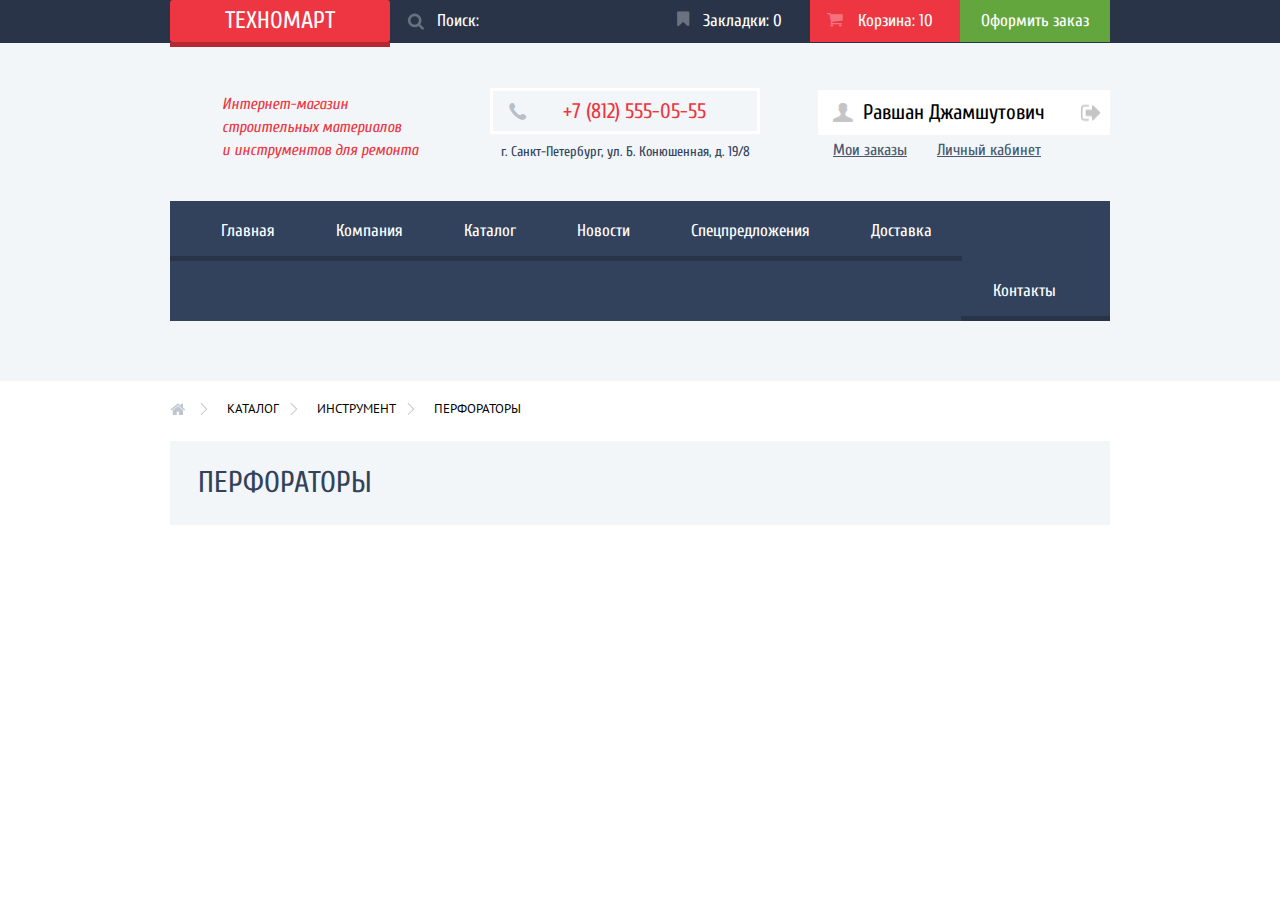
==== catalog.html @ 1a89733f "finished header & breadcrumbs @ catalog.html" ====
<!DOCTYPE html>
<html lang="ru">
<head>
	<meta charset="UTF-8">
	<link rel="stylesheet" href="css/style.css">
	<link rel="stylesheet" href="icons/css/icons.css">
	<link href="https://fonts.googleapis.com/css?family=Cuprum:400,400i,700&amp;subset=cyrillic" rel="stylesheet">
	<link href="https://fonts.googleapis.com/css?family=PT+Sans" rel="stylesheet"> 
	<title>Catalog</title>
</head>
<body>
	<header class="page-header">
		<div class="header-top">
			<div class="container clearfix">
				<div class="logo"><a href="index.html" class="btn-red">ТЕХНОМАРТ</a></div>
				<div class="search">
					<form action="http://echo.htmlacademy.ru" method="get">
						<input type="search" name="search" placeholder="Поиск:">
					</form>
				</div>
				<div class="order fr-item"><a href="#">Оформить заказ</a></div>
				<div class="cart cart-nonempty fr-item"><a href="#">Корзина: 10</a></div>
				<div class="bookmarks fr-item"><a href="#">Закладки: 0</a></div>
			</div>
		</div>
		<div class="header-bottom">
			<div class="container">
				<div class="header-middle clearfix">
					<div class="header-description">
						<p>Интернет-магазин строительных материалов <br> и инструментов для ремонта</p>
					</div>
					<div class="header-contacts">
						<div class="phone">+7 (812) 555-05-55</div>
						<div class="adress">г. Санкт-Петербург, ул. Б. Конюшенная, д. 19/8</div>
					</div>
					<div class="user-block">
						<div class="user clearfix">
							<a href="#" class="user-name">Равшан Джамшутович</a>
							<a href="#" class="logout">Выход</a>
						</div>
						<div class="user-options clearfix">
							<a href="#" class="user-orders">Мои заказы</a>
							<a href="#" class="user-account">Личный кабинет</a>
						</div>
					</div>
				</div>
				<nav class="main-menu">
					<ul class="clearfix">
						<li><a href="#">Главная</a></li>
						<li><a href="#">Компания</a></li>
						<li><a href="#">Каталог</a></li>
						<li><a href="#">Новости</a></li>
						<li><a href="#">Спецпредложения</a></li>
						<li><a href="#">Доставка</a></li>
						<li><a href="#">Контакты</a></li>
					</ul>
				</nav>
			</div>
		</div>
	</header>
	<main>
		<div class="container">
			<ul class="breadcrumbs">
				<li><a href="index.html" class="home">Home</a></li>
				<li><a href="catalog.html">Каталог</a></li>
				<li><a href="#">Инструмент</a></li>
				<li><a href="#" class="last">Перфораторы</a></li>
			</ul>
			<h1 class="page-title">ПЕРФОРАТОРЫ</h1>
		</div>
	</main>
</body>
</html>
---- css/style.css ----
body {
	font-family: "Cuprum", "Arial", sans-serif;
	margin: 0;
}

* {
	box-sizing: border-box;
}

i {font-size: 16px;}

.clearfix::after {
	content: "";
	display: table;
	clear: both;
}

.container {
	width: 960px;
	padding: 0 10px;
	margin: 0 auto;
}

.header-top {
	background-color: #293449;
	color: #fff;
	font-size: 17px;
	line-height: 42px;
}

.header-top a {
	display: block;
	color: #fff;
	text-decoration: none;
}

.logo {
	float: left;
}

.logo a {
	position: relative;
	font-size: 24px;
	line-height: 42px;
	width: 220px;
}

.btn-red {
	display: block;
	text-decoration: none;
	background-color: #ee3643;
	color: #fff;
	text-transform: uppercase;
	text-align: center;
	vertical-align: middle;
	border-radius: 3px;
}

.btn-red:hover {
	background-color: #ca2c37;
}

.btn-red:active {
	background-color: #ba2732;
}

.logo a::after {
	content: "";
	position: absolute;
	left: 0;
	bottom: -5px;
	height: 5px;
	width: 100%;
	background-color: #b52933;
}

.logo a:hover:after {
	background-color: #9a212a;
}

.logo a:active:after {
	background-color: #8e1e26;
}

::-webkit-input-placeholder {color:#fff; font-family: "Cuprum", "Arial", sans-serif; font-size: 17px;}
::-moz-placeholder          {color:#fff; font-family: "Cuprum", "Arial", sans-serif; font-size: 17px;}
:-moz-placeholder           {color:#fff; font-family: "Cuprum", "Arial", sans-serif; font-size: 17px;}
:-ms-input-placeholder      {color:#fff; font-family: "Cuprum", "Arial", sans-serif; font-size: 17px;}

.search {
	position: relative;
	float: left;
	width: 270px;
	font-size: 17px;
	line-height: 42px;
}

.search input {
	background-color: #293449;
	background-image: url(../img/icon-search.png);
	background-repeat: no-repeat;
	background-position: 17px 12px;
	color: #fff;
	border: none;
	padding-left: 47px;
	width: 100%;
	line-height: 40px;
}

.search input:hover {
	background-color: #212a3a;
	background-image: url(../img/icon-search-hover.png);
}

.search input:focus {
	background-color: #fff;
	background-image: url(../img/icon-search-focus.png);
	color:#000;
}

.fr-item {
	float: right;
	width: 150px;
}

.fr-item a {
	padding-left: 43px;
	position: relative;
}

.cart a {
	padding-left: 48px;
}

.fr-item a:hover {
	background-color: #212a3a;
}

.fr-item a:active {
	color: #8b8e94;
	background-color: #161d29; 
}

.fr-item a::before {
	font-family: icons;
	content: "";
	position: absolute;
	left: 17px;
	top: 50%;
	transform: translateY(-53%);
	opacity: 0.3;
}

.fr-item a:hover:before {
	opacity: 1;
}

.fr-item a:active:before {
	opacity: 0.5;
}

.cart a::before {
	content: "\e802";
}

.bookmarks a::before {
	content: "\e801";
}

.order a {
	background-color: #63a63e;
	text-align: center;
	padding: 0;
}

.order a:hover {
	background-color: #5fbb2d;
}

.order a:active {
	background-color: #518534;
	color: #a4bf94;
}

.header-bottom {
	background-color: #f2f6f8;
	padding-bottom: 60px;
}

.header-middle {
	padding: 50px 0px 39px 52px;
}

.header-description {
	float: left;
	width: 205px;
	color: #ee3643;
	font-style: italic;
	line-height: 23px;
	font-size: 16px;
	margin-right: 63px;
}

.header-description p {
	margin: 0;
}

.header-contacts {
	float: left;
	width: 270px;
	margin-top: -5px;
}

.header-contacts .phone {
	position: relative;
	font-size: 21px;
	color: #ee3643;
	line-height: 40px;
	border: 3px solid #fff;
	padding-left: 70px;
}

.header-contacts .phone::before {
	position: absolute;
	top: 50%;
	transform: translateY(-50%) rotate(90deg);
	left: 15px;
	font-family: icons;
	content: "\e803";
	color: #b7bfc8;
}

.header-contacts .adress {
	font-size: 14px;
	color: #32425c;
	text-align: center;
	margin-top: 9px;
}

.user-block {
	float: right;
}

.user-block a {
	display: block;
	text-decoration: none;
	padding: 0 25px;
	color: #000;
	background-color: #fff;
	font-size: 21px;
	line-height: 45px;
	margin-top: -3px;
}

.user-block .login {
	position: relative;
	float: left;
	margin-right: 10px;
	padding-left: 45px;
}

.user-block a:hover {
	color: #ee3643;
}

.user-block a:active {
	color: #c5c5c5;
}

.user-block .login::before {
	position: absolute;
	top: 50%;
	transform: translateY(-50%);
	left: 15px;
	font-family: icons;
	content: "\e804";
	color: #c5c5c5;
}

.user-block .login:hover:before {
	color: #32425c;
}

.user-block .login:active:before {
	color: #c5c5c5;
}

.user-block .registration {
	float: right;
}

.main-menu ul {
	list-style: none;
	margin: 0;
	padding: 0;
	background-color: #32425c;
}

.main-menu li {
	float: left;
}

.main-menu li:last-of-type {
	float: right;
}

.main-menu a {
	display: block;
	text-decoration: none;
	padding-left:31px;
	padding-right:30px;
	font-size: 17px;
	line-height: 60px;
	background-color: #32425c;
	color: #fff;
	box-shadow: inset 0 -5px 0 #293449;
}

.main-menu a:hover {
	background-color: #293449;
}

.main-menu a:active {
	background-color: #1d2739;
	color: #f1f2f4;
}

.main-menu li:first-of-type a {
	padding-left: 51px;
}

.main-menu li:last-of-type a {
	padding-right: 54px;
	padding-left: 32px;
}

.content-items {
	font-size: 0;
	margin-top: 59px;
}

.content-item {
	display: inline-block;
	vertical-align: top;
	width: 300px;
	height: 123px;
	color: #fff;
	margin-right: 20px;
	margin-bottom: 20px;
	padding-top: 22px;
}

.content-item:nth-of-type(3n) {
	margin-right: 0;
	margin-bottom: 0;
}

.item-title {
	font-size: 24px;
	margin-top: 0px;
	margin-left: 21px;
	margin-bottom: 13px;
	font-weight: bold;
}

.btn-items {
	width: 135px;
	font-size: 14px;
	line-height: 40px;
	text-transform: uppercase;
	text-decoration: none;
	text-align: center;
	display: block;
	margin-left: 25px;
	color: #fff;
	background-color: rgba(0,0,0,0.1);
	border-radius: 3px;
}

.btn-items:hover {
	background-color: rgba(0,0,0,0.2);
}
.btn-items:active {
	background-color: rgba(0,0,0,0.3);
}

.item-materials {
	position: relative;
	background-color: #f6b22d;
	background-image: url("../img/materials.png");
	background-repeat: no-repeat;
	background-position: 214px 31px;
}

.item-tools {
	background-color: #4aafde;
	background-image: url("../img/tools.png");
	background-repeat: no-repeat;
	background-position: 194px 33px;
}

.item-machinery {
	background-color: #cc79d1;
	background-image: url("../img/machinery.png");
	background-repeat: no-repeat;
	background-position: 189px 31px;
}

.item-delivery {
	background-color: #f6b22d;
	background-image: url("../img/delivery.png");
	background-repeat: no-repeat;
	background-position: 189px 31px;
}

.item-discounts {
	background-color: #85d179;
	background-image: url("../img/discounts.png");
	background-repeat: no-repeat;
	background-position: 199px 27px;
}

.new::after {
	content: "";
	position: absolute;
	width: 60px;
	height: 59px;
	background-image: url("../img/new.png");
	top: 0;
	right: 0;
}

.slider {
	position: relative;
	float: left;
	width: 620px;
	height: 266px;
	margin-right: 0;
	color: #fff;
}

.slider-title {
	font-size: 36px;
	font-weight: bold;
	margin: 0;
	text-transform: uppercase;
	padding-top: 20px;
	margin-left: 24px;
}

.slider-description {
	font-size: 18px;
	margin-left: 25px;
	letter-spacing: 1px;
}

.slider-block {
	width: 620px;
	height: 266px;
	display: none;
}

.slider-1 {
	background-image: url("../img/slider-1.jpg");
}

.slider-2 {
	background-image: url("../img/slider-2.jpg");
}

.btn-catalog {
	display: block;
	font-size: 14px;
	width: 197px;
	margin-left: 25px;
	margin-bottom: 25px;
	line-height: 38px;
	border-radius: 3px;
	margin-top: 122px;
}

.slider input[type="radio"] {
	display: none;
}

.slider input[type="radio"]:checked + .slider-block {
	display: block;
}

.slider-controls {
	position: absolute;
	font-size: 20px;
	color: #fff;
	bottom: 35px;
	left: 50%;
	transform: translateX(-50%);
}

.slider-controls label {
	display: inline-block;
	width: 10px;
	height: 10px;
	margin-right: 5px;
	border-radius: 50%;
	background-color: #fff;
	border: 2px solid #fff;
}

#slider-1:checked ~ .slider-controls .label-1 {
	background-color: #ee3643;
}

#slider-2:checked ~ .slider-controls .label-2 {
	background-color: #ee3643;
}

.content-right {
	float: right;
}

.content-right .content-item {
	margin-right: 0;
	display: block;
}

.side-controls label {
	position: absolute;
	top: 50%;
	transform: translateY(-50%);
	width: 22px;
	height: 40px;
	cursor: pointer;
}

.arrow-left {
	left: 25px;
	background-image: url(../img/icon-left.png);
}

.arrow-right {
	right: 25px;
	background-image: url(../img/icon-right.png);
}

.popular-goods {
	margin-top: 33px;
}

.popular-header {
	background-color: #f7f3ec;
}

.popular-title {
	float: left;
	line-height: 90px;
	font-size: 30px;
	font-weight: normal;
	color: #32425c;
	margin: 0 30px;
	text-transform: uppercase;
}

.btn-popular {
	float: right;
	margin-right: 25px;
	line-height: 38px;
	margin-top: 25px;
	width: 253px;
	font-size: 14px;
}

.goods-container {
	font-size: 0;
}

.goods-item {
	position: relative;
	display: inline-block;
	vertical-align: top;
	width: 220px;
	height: 318px;
	margin: 20px;
	margin-left: 0;
	border: 1px solid #ccc;
}

.goods-item:nth-of-type(4n) {
	margin-right: 0;
}

.goods-item img {
	position: absolute;
}

.goods-item:nth-of-type(1) img {
	top: 5px;
	left: 20px;
}

.goods-item:nth-of-type(2) img {
	top: 30px;
	left: 40px;
}

.goods-item:nth-of-type(3) img {
	top: 20px;
	left: 27px;
}

.goods-item:nth-of-type(4) img {
	top: 30px;
	left: 33px;
}

.item-caption {
	margin-top: 178px;
	font-size: 18px;
	line-height: 20px;
	width: 160px;
	margin-left: auto;
	margin-right: auto;
	text-align: center;
	font-weight: bold;
	letter-spacing: 1px;
	margin-bottom: 10px;
	padding: 0;
}

.goods-item:last-of-type .item-caption{
	margin-bottom: 38px;
}

.price-old {
	font-size: 17px;
	text-decoration: line-through;
	text-align: center;
	letter-spacing: 1px;
	color: #999999;
	font-weight: bold;
	margin-bottom: 8px;
}

.price-new {
	position: relative;
	font-size: 17px;
	width: 142px;
	line-height: 38px;
	margin-left: 42px;
	letter-spacing: 1px;
}

.price-new::after {
	content: "";
	position: absolute;
	right: -19.5px;
	top: 0;
	border: 19.5px solid white;
	border-left-color: transparent;
}

.goods-item:hover img {
	display: none;
}

.goods-item:hover {
	box-shadow: 0 10px 13px 0 #666;
}

.btns-container {
	display: none;
	position: absolute;
	top: 43px;
	left: 50%;
	transform: translateX(-50%);
}

.btn {
	display: block;
	width: 135px;
	line-height: 38px;
	font-size: 14px;
	text-transform: uppercase;
	text-decoration: none;
	text-align: center;
	border-radius: 3px;
}

.btn-buy {
	position: relative;
	background-color: #63a63e;
	box-shadow: inset 0 -3px 0 #367315;
	color: #fff;
	margin-bottom: 7px;
}

.btn-buy::before {
	position: absolute;
	top: -2px;
	left: 12px;
	font-family: icons;
	content: "\e802";
	font-size: 17px;
	color: #ccc;
}

.btn-buy:hover {
	background-color: #5fbb2d;
}

.btn-buy:hover:before {
	color: #fff;
}

.btn-buy:active {
	background-color: #518534;
	box-shadow: none;
}

.btn-bookmark {
	border: 3px solid #63a63e;
	color: #32425c;
}

.btn-bookmark:hover {
	border-color: #32425c;
}

.btn-bookmark:active {
	border-color: #c1c6ce;
	color: #c1c6ce;
}

.goods-item:hover .btns-container {
	display: block;
}

.popular-producers .popular-title {
	margin-left: 26px;
}

.brands-container {
	font-size: 0;
	margin-bottom: 84px;
}

.brand {
	position: relative;
	display: inline-block;
	vertical-align: top;
	width: 220px;
	height: 145px;
	margin: 20px;
	margin-left: 0;
	margin-bottom: 0;
	border: 1px solid #ccc;
}

.brand:nth-of-type(4n) {
	margin-right: 0;
}

.brand img {
	position: absolute;
	top: 50%;
	left: 50%;
	transform: translate(-50%,-50%);
}

.brand:nth-of-type(4n) img {
	top: 65px;
}

.brand:hover {
	box-shadow: 0 10px 15px 0 #666;
}

.brand:active {
	opacity: 0.5;
}

.services {
	background-color: #f2f6f8;
	padding-top: 37px;
	padding-bottom: 100px;
}

.section-title {
	font-size: 30px;
	font-weight: normal;
}

.section-description {
	width: 404px;
	font-size: 14px;
	line-height: 22px;
	letter-spacing: 0.3px;
	margin-bottom: 70px;
}

.service-tabs {
	position: relative;
}

.service-tabs > input {
	display: none;
}

.service-tabs label {
	display: block;
	width: 240px;
	padding: 0 20px;
	line-height: 60px;
	font-size: 21px;
	font-weight: bold;
	color: #fff;
	background-color: #32425c;
	border-bottom: 1px solid #293449;
}

.service-tabs label:last-of-type {
	border-bottom: none;
}

.service-tabs label:hover {
	background-color: #293449;
}

.service-tabs > input:checked + label {
	background-color: #fff;
	color: #32425c;
}

.tabs-content div {
	position: absolute;
	left: 318px;
	top: -2px;
	width: 625px;
	height: 285px;
	opacity: 0;
	background-repeat: no-repeat;
	background-position: 157px 25px;
}

.service-title {
	font-size: 36px;
	color: #32425c;
	margin-top: 0;
	margin-bottom: 22px;
	text-transform: uppercase;
}

.service-description {
	font-size: 13px;
	line-height: 24px;
	padding-left: 3px;
	letter-spacing: 0.6px;
}

.tabs-content div:nth-of-type(1) {
	background-image: url("../img/Грузовик.png");
}

.tabs-content div:nth-of-type(2) {
	background-image: url(../img/Гарантия.png);
	background-position: 237px 0px;
}

.tabs-content div:nth-of-type(3) {
	background-image: url(../img/Кредит.png);
	background-position: 137px 0px;
}

#tab-nav-1:checked ~ .tabs-content div:nth-of-type(1),
#tab-nav-2:checked ~ .tabs-content div:nth-of-type(2),
#tab-nav-3:checked ~ .tabs-content div:nth-of-type(3) {
	opacity: 1;
}

.information {
	padding-top: 55px;
	padding-bottom: 85px;
}

.information .section-description {
	width: 526px;
	margin-bottom: 27px;
}

.company-description {
	float: left;
	width: 526px;
}

.contacts {
	float: right;
	width: 300px;
}

.company-description ul {
	padding: 0;
	margin: 0;
	list-style: none;
}

.company-description .section-description:nth-of-type(2) {
	margin-bottom: 19px;
	line-height: 24px;
}

.transport-company {
	position: relative;
	margin-bottom: 18px;
	font-size: 18px;
	padding-left: 36px;
}

.transport-company::before {
	content: "";
	position: absolute;
	width: 25px;
	height: 2px;
	background-color: #fb565a;
	top: 50%;
	transform: translateY(-50%);
	left: 0;
}

.contacts .section-description {
	width: 187px;
	margin-bottom: 32px;
}

.map img {
	display: block;
	margin-bottom: 40px;
}

.btn-company-details {
	width: 220px;
	line-height: 40px;
	margin-top: 34px;
	font-size: 14px;
}

.btn-write-us {
	width: 300px;
	line-height: 40px;
	font-size: 14px;
}

.footer-top {
	background-color: #32425c;
	padding-bottom: 50px;
}

.footer-top-left {
	float: left;
}

.footer-top .logo {
	float: none;
}

.footer-top .btn-red {
	line-height: 62px;
	font-size: 30px;
}

.footer-contacts {
	padding-left: 3px;
	width: 328px;
	clear: left;
	margin-top: 33px;
	font-size: 18px;
	line-height: 24px;
	color: #fff;
}

.footer-menu {
	float: right;
	width: 547px;
	padding-top: 24px;
}

.footer-menu ul {
	padding: 0;
	margin: 0;
	list-style: none;
	font-size: 0;
}

.footer-menu li {
	display: inline-block;
	vertical-align: top;
	font-size: 18px;
	margin-right: 58.5px;
	margin-bottom: 1px;
}

.footer-menu li:nth-of-type(6) {
	margin-left: 20px;
}

.footer-menu li:nth-of-type(5),
.footer-menu li:nth-of-type(9) {
	margin-right: 0;
}

.footer-menu a {
	display: block;
	line-height: 55px;
	color: #fff;
	text-decoration: none;
}

.footer-menu a:hover {
	text-decoration: underline;
}

.footer-menu a:active {
	opacity: 0.5;
	text-decoration: none;
}

.footer-bottom {
	background-color: #293449;
	color: #fff;
	padding: 35px 0;
}

.copyright {
	float: left;
	width: 235px;
	font-size: 16px;
	line-height: 18px;
	margin-right: 155px;
}

.social-btns {
	float: left;
	width: 130px;
	margin-right: 120px;
	font-size: 0;
}

.social-btn {
	position: relative;
	display: inline-block;
	width: 40px;
	height: 40px;
	border-radius: 50%;
	background-color: #212a3a;
	margin-right: 5px;
}

.social-btn:hover,
.social-btn:active {
	background-color: #ee3643;
}

.insta-btn {
	margin-right: 0;
}

.social-btn::before {
	font-family: icons;
	content: "";
	position: absolute;
	top: 50%;
	left: 50%;
	transform: translate(-50%,-50%);
	color: #fff;
	font-size: 16px;
}

.vk-btn::before {
	content: "\f189";
}

.fb-btn::before {
	content: "\f09a";
}

.insta-btn::before {
	content: "\f31e";
}

.feedback {
	float: left;
	width: 140px;
}

.designed-by {
	float: right;
	width: 100px;
	margin-right: 10px;
}

.orange {
	color: #ffd180;
}

.footer-menu .orange {
	color: #ffd180;
}

.feedback a,
.designed-by a {
	text-decoration: none;
}

.feedback a:hover,
.designed-by a:hover {
	text-decoration: underline;
}

.feedback a:active,
.designed-by a:active {
	text-decoration: none;
	color: #ee3643;
}

/*					catalog.html					*/

.cart-nonempty {
	background-color: #ee3643;
}

.cart-nonempty a:hover {
	background-color: #ca2c37;
}

.cart-nonempty a:active {
	background-color: #ba2732;
}

.user .user-name {
	position: relative;
	float: left;
	padding-left: 45px;
	padding-right: 35px;
}

.user-name::before {
	content: "\e805";
	font-family: icons;
	color: #c5c5c5;
	position: absolute;
	left: 15px;
}

.user .logout {
	position: relative;
	float: right;
	font-size: 0px;
	padding: 0;
	padding-right: 30px;
}

.logout::before {
	content: "";
	position: absolute;
	width: 21px;
	height: 17px;
	background-image: url(../img/icon-logout.png);
	top:50%;
	transform: translateY(-50%);
}

.logout:hover:before {
	background-image: url(../img/icon-logout-hover.png);
}

.logout:active:before {
	background-image: url(../img/icon-logout.png);
}

.user .user-name:hover {
	color: #000;
}

.user .user-name:active {
	color: #c5c5c5;
}

.user-name:hover:before {
	color: #32425c;
}

.user-name:active:before {
	color: #c5c5c5;
}

.user-options {
	margin-top: 10px;
}

.user-options a {
	background-color: #f2f6f8;
	color: #49586f;
	float: left;
	padding: 0 15px;
	font-size: 16px;
	line-height: 16px;
	text-decoration: underline;
}

.user-block a:active {
	color: #c5c5c5;
}

.breadcrumbs {
	padding: 0;
	margin: 0;
	list-style: none;
	font-size: 0;
}

.breadcrumbs li {
	display: inline-block;
}

.breadcrumbs a {
	position: relative;
	display: block;
	text-decoration: none;
	text-transform: uppercase;
	font-size: 13px;
	line-height: 56px;
	padding: 0 19px;
	color: #000;
	font-family: "PT Sans", sans-serif;
}

.breadcrumbs a::after {
	content: "";
	position: absolute;
	width: 8px;
	height: 12px;
	background-image: url(../img/icon-right-small.png);
	right: 0;
	top: 50%;
	transform: translateY(-50%);
}

.breadcrumbs .last::after {
	display: none;
}

.breadcrumbs .home::after {
	top: 24px;
}

.breadcrumbs .home {
	font-size: 0px;
	background: url(../img/icon-home.png) no-repeat 0 18px;
}

.page-title {
	font-size: 30px;
	line-height: 30px;
	padding: 27px 28px;
	background-color: #f2f6f8;
	margin: 0;
	color: #32425c;
	font-weight: normal;
	margin-bottom: 20px;
}
---- icons/css/icons.css ----
@font-face {
  font-family: 'icons';
  src: url('../font/icons.eot?77567282');
  src: url('../font/icons.eot?77567282#iefix') format('embedded-opentype'),
       url('../font/icons.woff2?77567282') format('woff2'),
       url('../font/icons.woff?77567282') format('woff'),
       url('../font/icons.ttf?77567282') format('truetype'),
       url('../font/icons.svg?77567282#icons') format('svg');
  font-weight: normal;
  font-style: normal;
}
/* Chrome hack: SVG is rendered more smooth in Windozze. 100% magic, uncomment if you need it. */
/* Note, that will break hinting! In other OS-es font will be not as sharp as it could be */
/*
@media screen and (-webkit-min-device-pixel-ratio:0) {
  @font-face {
    font-family: 'icons';
    src: url('../font/icons.svg?77567282#icons') format('svg');
  }
}
*/
 
 [class^="icon-"]:before, [class*=" icon-"]:before {
  font-family: "icons";
  font-style: normal;
  font-weight: normal;
  speak: none;
 
  display: inline-block;
  text-decoration: inherit;
  width: 1em;
  margin-right: .2em;
  text-align: center;
  /* opacity: .8; */
 
  /* For safety - reset parent styles, that can break glyph codes*/
  font-variant: normal;
  text-transform: none;
 
  /* fix buttons height, for twitter bootstrap */
  line-height: 1em;
 
  /* Animation center compensation - margins should be symmetric */
  /* remove if not needed */
  margin-left: .2em;
 
  /* you can be more comfortable with increased icons size */
  /* font-size: 120%; */
 
  /* Font smoothing. That was taken from TWBS */
  -webkit-font-smoothing: antialiased;
  -moz-osx-font-smoothing: grayscale;
 
  /* Uncomment for 3D effect */
  /* text-shadow: 1px 1px 1px rgba(127, 127, 127, 0.3); */
}
 
.icon-search:before { content: '\e800'; } /* '' */
.icon-bookmark:before { content: '\e801'; } /* '' */
.icon-cart:before { content: '\e802'; } /* '' */
.icon-phone:before { content: '\e803'; } /* '' */
.icon-login:before { content: '\e804'; } /* '' */
.icon-user:before { content: '\e805'; } /* '' */
.icon-check:before { content: '\e806'; } /* '' */
.icon-left:before { content: '\e807'; } /* '' */
.icon-right:before { content: '\e808'; } /* '' */
.icon-facebook:before { content: '\f09a'; } /* '' */
.icon-vk:before { content: '\f189'; } /* '' */
.icon-instagram:before { content: '\f31e'; } /* '' */
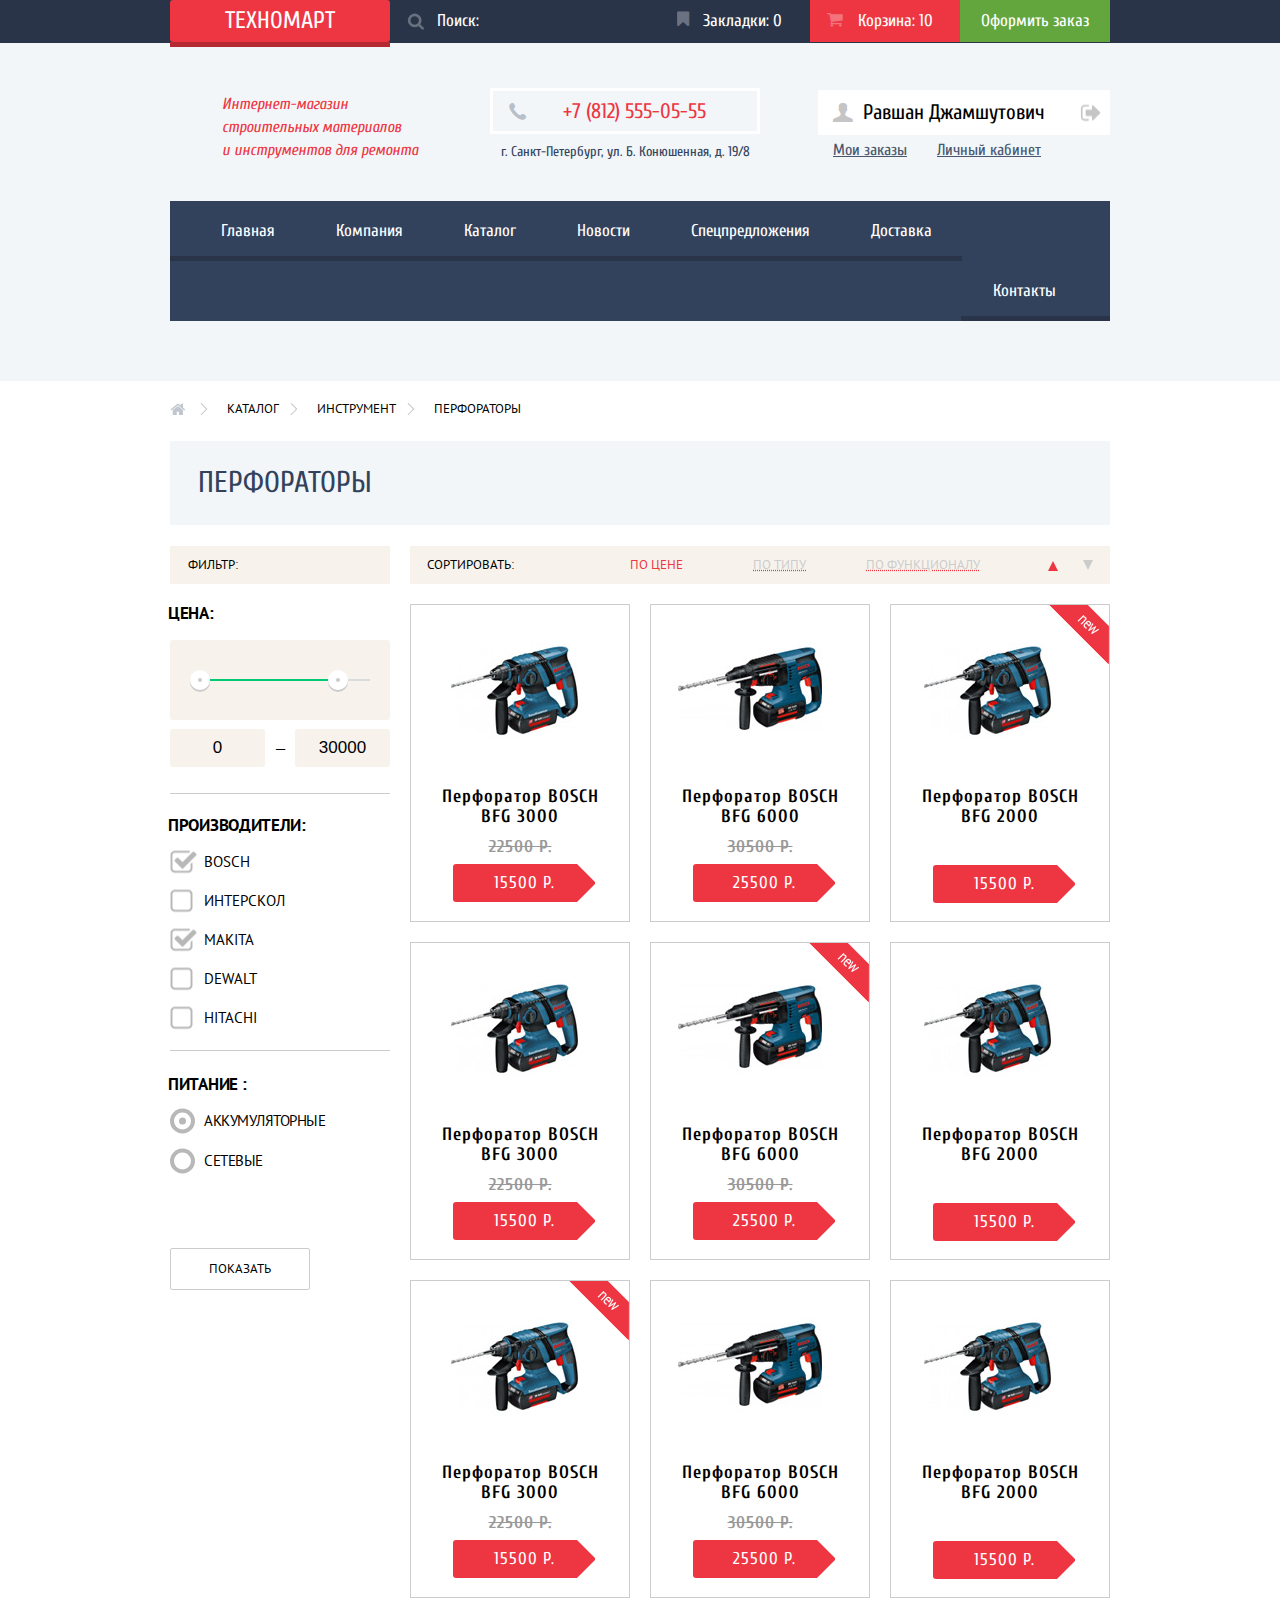
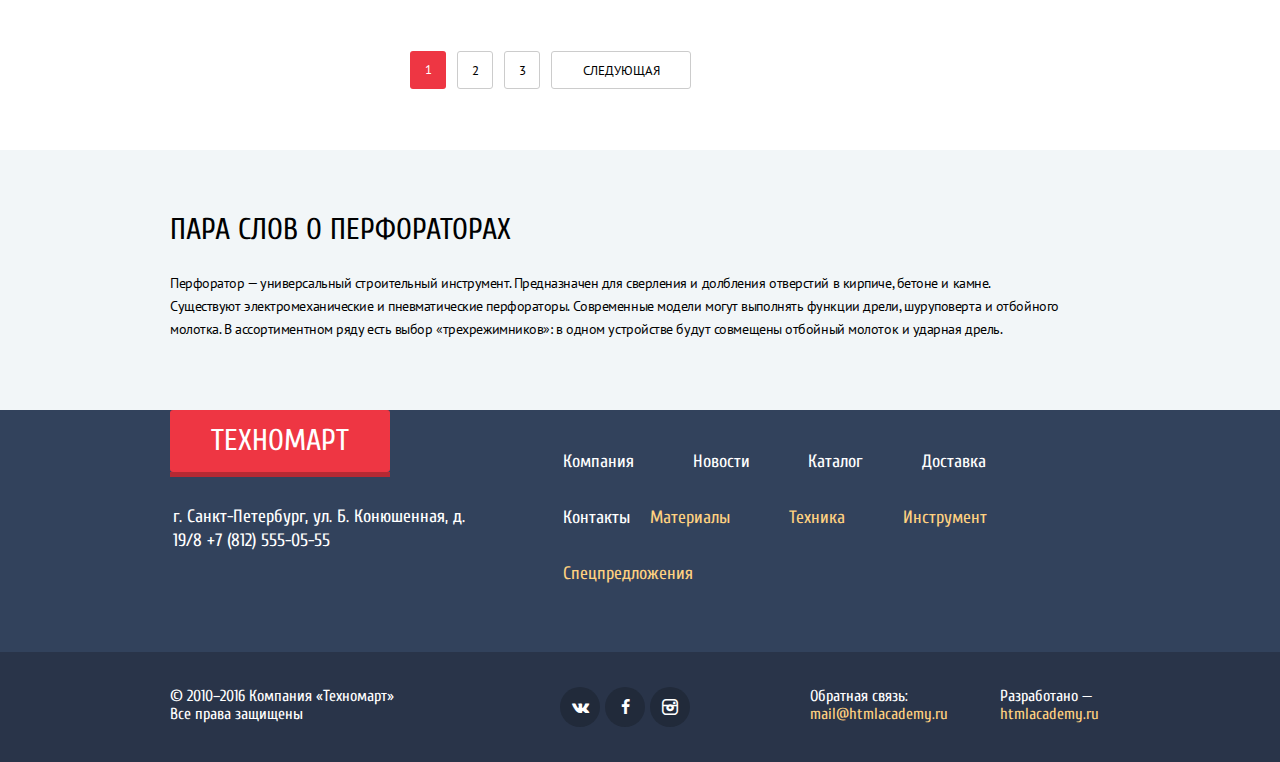
==== commit 534367b6: "finished catalog.html" ====
--- a/catalog.html
+++ b/catalog.html
@@ -2,6 +2,7 @@
 <html lang="ru">
 <head>
 	<meta charset="UTF-8">
+	<link rel="stylesheet" href="css/normalize.css">
 	<link rel="stylesheet" href="css/style.css">
 	<link rel="stylesheet" href="icons/css/icons.css">
 	<link href="https://fonts.googleapis.com/css?family=Cuprum:400,400i,700&amp;subset=cyrillic" rel="stylesheet">
@@ -58,7 +59,7 @@
 			</div>
 		</div>
 	</header>
-	<main>
+	<main class="main-inner">
 		<div class="container">
 			<ul class="breadcrumbs">
 				<li><a href="index.html" class="home">Home</a></li>
@@ -67,7 +68,214 @@
 				<li><a href="#" class="last">Перфораторы</a></li>
 			</ul>
 			<h1 class="page-title">ПЕРФОРАТОРЫ</h1>
+			<div class="filters">
+				<div class="filter-title">Фильтр:</div>
+				<form action="http://echo.htmlacademy.ru" method="post">
+					<div class="price-range">
+						<div class="filter-name">Цена:</div>
+						<div class="range-controls">
+							<div class="scale">
+								<div class="bar"></div>
+								<div class="range-toggle range-toggle-min"></div>
+								<div class="range-toggle range-toggle-max"></div>
+							</div>
+						</div>
+						<div class="price-controls clearfix">
+							<div class="price-control price-control-min">
+								<input type="text" name="price-min" id="price-min" value="0">
+							</div>
+							<div class="price-control price-control-max">
+								<input type="text" name="price-max" id="price-max" value="30000">
+							</div>
+						</div>
+					</div>
+					<div class="producers">
+						<div class="filter-name">Производители:</div>
+						<input type="checkbox" name="bosch" id="bosch" checked>
+						<label for="bosch">BOSCH</label>
+						<input type="checkbox" name="interskol" id="interskol">
+						<label for="interskol">ИНТЕРСКОЛ</label>
+						<input type="checkbox" name="makita" id="makita" checked>
+						<label for="makita">MAKITA</label>
+						<input type="checkbox" name="dewalt" id="dewalt">
+						<label for="dewalt">DEWALT</label>
+						<input type="checkbox" name="hitachi" id="hitachi">
+						<label for="hitachi">HITACHI</label>
+					</div>
+					<div class="supply">
+						<div class="filter-name">Питание :</div>
+						<input type="radio" name="supply" value="battery" id="battery" checked>
+						<label for="battery">Аккумуляторные</label>
+						<input type="radio" name="supply" value="line" id="line">
+						<label for="line">Сетевые</label>
+					</div>
+					<button type="submit" class="btn-show">Показать</button>
+				</form>
+			</div>
+			<div class="catalog">
+				<div class="sort clearfix">
+					<div class="sort-title">Сортировать:</div>
+					<div class="sort-criteria clearfix">
+						<a class="sort-criterion sort-price active">По цене</a>
+						<a href="#" class="sort-criterion sort-type">По типу</a>
+						<a href="#" class="sort-criterion sort-function">По функционалу</a>
+						<div class="arrows">
+							<a class="arrow arrow-up active">down</a>
+							<a href="#" class="arrow arrow-down">up</a>
+						</div>
+					</div>
+				</div>
+				<div class="goods-container goods-container-inner">
+					<div class="goods-item bfg-3000">
+						<div class="btns-container">
+							<a href="#" class="btn btn-buy">Купить</a>
+							<a href="#" class="btn btn-bookmark">В закладки</a>
+						</div>
+						<img src="img/bfg-3000.jpg" alt="bfg-3000" width="127" height="112">
+						<h3 class="item-caption">Перфоратор BOSCH BFG 3000</h3>
+						<div class="price-old">22500 Р.</div>
+						<a href="#" class="btn-red price-new">15500 Р.</a>
+					</div>
+					<div class="goods-item bfg-6000">
+						<div class="btns-container">
+							<a href="#" class="btn btn-buy">Купить</a>
+							<a href="#" class="btn btn-bookmark">В закладки</a>
+						</div>
+						<img src="img/bfg-6000.jpg" alt="bfg-6000" width="144" height="128">
+						<h3 class="item-caption">Перфоратор BOSCH BFG 6000</h3>
+						<div class="price-old">30500 Р.</div>
+						<a href="#" class="btn-red price-new">25500 Р.</a>
+					</div>
+					<div class="goods-item bfg-2000 new">
+						<div class="btns-container">
+							<a href="#" class="btn btn-buy">Купить</a>
+							<a href="#" class="btn btn-bookmark">В закладки</a>
+						</div>
+						<img src="img/bfg-2000.jpg" alt="bfg-2000" width="127" height="112">
+						<h3 class="item-caption">Перфоратор BOSCH BFG 2000</h3>
+						<div class="price-old"></div>
+						<a href="#" class="btn-red price-new">15500 Р.</a>
+					</div>
+					<div class="goods-item bfg-3000">
+						<div class="btns-container">
+							<a href="#" class="btn btn-buy">Купить</a>
+							<a href="#" class="btn btn-bookmark">В закладки</a>
+						</div>
+						<img src="img/bfg-3000.jpg" alt="bfg-3000" width="127" height="112">
+						<h3 class="item-caption">Перфоратор BOSCH BFG 3000</h3>
+						<div class="price-old">22500 Р.</div>
+						<a href="#" class="btn-red price-new">15500 Р.</a>
+					</div>
+					<div class="goods-item bfg-6000 new">
+						<div class="btns-container">
+							<a href="#" class="btn btn-buy">Купить</a>
+							<a href="#" class="btn btn-bookmark">В закладки</a>
+						</div>
+						<img src="img/bfg-6000.jpg" alt="bfg-6000" width="144" height="128">
+						<h3 class="item-caption">Перфоратор BOSCH BFG 6000</h3>
+						<div class="price-old">30500 Р.</div>
+						<a href="#" class="btn-red price-new">25500 Р.</a>
+					</div>
+					<div class="goods-item bfg-2000">
+						<div class="btns-container">
+							<a href="#" class="btn btn-buy">Купить</a>
+							<a href="#" class="btn btn-bookmark">В закладки</a>
+						</div>
+						<img src="img/bfg-2000.jpg" alt="bfg-2000" width="127" height="112">
+						<h3 class="item-caption">Перфоратор BOSCH BFG 2000</h3>
+						<div class="price-old"></div>
+						<a href="#" class="btn-red price-new">15500 Р.</a>
+					</div>
+					<div class="goods-item bfg-3000 new">
+						<div class="btns-container">
+							<a href="#" class="btn btn-buy">Купить</a>
+							<a href="#" class="btn btn-bookmark">В закладки</a>
+						</div>
+						<img src="img/bfg-3000.jpg" alt="bfg-3000" width="127" height="112">
+						<h3 class="item-caption">Перфоратор BOSCH BFG 3000</h3>
+						<div class="price-old">22500 Р.</div>
+						<a href="#" class="btn-red price-new">15500 Р.</a>
+					</div>
+					<div class="goods-item bfg-6000">
+						<div class="btns-container">
+							<a href="#" class="btn btn-buy">Купить</a>
+							<a href="#" class="btn btn-bookmark">В закладки</a>
+						</div>
+						<img src="img/bfg-6000.jpg" alt="bfg-6000" width="144" height="128">
+						<h3 class="item-caption">Перфоратор BOSCH BFG 6000</h3>
+						<div class="price-old">30500 Р.</div>
+						<a href="#" class="btn-red price-new">25500 Р.</a>
+					</div>
+					<div class="goods-item bfg-2000">
+						<div class="btns-container">
+							<a href="#" class="btn btn-buy">Купить</a>
+							<a href="#" class="btn btn-bookmark">В закладки</a>
+						</div>
+						<img src="img/bfg-2000.jpg" alt="bfg-2000" width="127" height="112">
+						<h3 class="item-caption">Перфоратор BOSCH BFG 2000</h3>
+						<div class="price-old"></div>
+						<a href="#" class="btn-red price-new">15500 Р.</a>
+					</div>
+					<div class="pagination">
+						<a class="btn btn-number active">1</a>
+						<a href="#" class="btn btn-number">2</a>
+						<a href="#" class="btn btn-number">3</a>
+						<a href="#" class="btn btn-next">Следующая</a>
+					</div>
+				</div>
+			</div>
+		</div>
+		<div class="popup cart-plus">
+			<button class="btn-close"></button>
+			<div class="top-message"><span>Товар добавлен в корзину!</span></div>
+			<div class="links-container clearfix">
+				<a href="#" class="btn cart-link link-order btn-red">Оформить заказ</a>
+				<a href="#" class="btn cart-link link-continue">Продолжить покупки</a>
+			</div>
+		</div>
+		<div class="services services-inner">
+			<div class="container">
+				<h2 class="section-title">ПАРА СЛОВ О ПЕРФОРАТОРАХ</h2>
+				<p class="section-description">Перфоратор — универсальный строительный инструмент. Предназначен для сверления и долбления отверстий в кирпиче, бетоне и камне. <br>
+												Существуют электромеханические и пневматические перфораторы. Современные модели могут выполнять функции дрели, шуруповерта и отбойного молотка.
+												В ассортиментном ряду есть выбор «трехрежимников»: в одном устройстве будут совмещены отбойный молоток и ударная дрель.</p>
+			</div>
 		</div>
 	</main>
+	<footer class="page-footer">
+		<div class="footer-top">
+			<div class="container clearfix">
+				<div class="footer-top-left">
+					<div class="logo"><a class="btn-red">ТЕХНОМАРТ</a></div>
+					<div class="footer-contacts">г. Санкт-Петербург, ул. Б. Конюшенная, д. 19/8 +7 (812) 555-05-55</div>
+				</div>
+				<div class="footer-menu">
+					<ul>
+						<li><a href="#">Компания</a></li>
+						<li><a href="#">Новости</a></li>
+						<li><a href="#">Каталог</a></li>
+						<li><a href="#">Доставка</a></li>
+						<li><a href="#">Контакты</a></li>
+						<li><a href="#" class="orange">Материалы</a></li>
+						<li><a href="#" class="orange">Техника</a></li>
+						<li><a href="#" class="orange">Инструмент</a></li>
+						<li><a href="#" class="orange">Спецпредложения</a></li>
+					</ul>
+				</div>
+			</div>
+		</div>
+		<div class="footer-bottom">
+			<div class="container clearfix">
+				<div class="copyright">© 2010–2016 Компания «Техномарт» Все права защищены</div>
+				<div class="social-btns">
+					<a href="#" class="social-btn vk-btn">vk</a>
+					<a href="#" class="social-btn fb-btn">fb</a>
+					<a href="#" class="social-btn insta-btn">in</a>
+				</div>
+				<div class="feedback">Обратная связь: <a href="#" class="orange">mail@htmlacademy.ru</a></div>
+				<div class="designed-by">Разработано — <a href="#" class="orange">htmlacademy.ru</a></div>
+			</div>
+		</div>
+	</footer>
 </body>
 </html>--- a/css/style.css
+++ b/css/style.css
@@ -592,22 +592,22 @@
 	position: absolute;
 }
 
-.goods-item:nth-of-type(1) img {
+.bfg-9000 img {
 	top: 5px;
 	left: 20px;
 }
 
-.goods-item:nth-of-type(2) img {
+.bfg-3000 img {
 	top: 30px;
 	left: 40px;
 }
 
-.goods-item:nth-of-type(3) img {
+.bfg-6000 img {
 	top: 20px;
 	left: 27px;
 }
 
-.goods-item:nth-of-type(4) img {
+.bfg-2000 img {
 	top: 30px;
 	left: 33px;
 }
@@ -1209,6 +1209,10 @@
 	color: #c5c5c5;
 }
 
+.main-inner {
+	font-family: "PT Sans", "Arial", sans-serif;
+}
+
 .breadcrumbs {
 	padding: 0;
 	margin: 0;
@@ -1229,7 +1233,6 @@
 	line-height: 56px;
 	padding: 0 19px;
 	color: #000;
-	font-family: "PT Sans", sans-serif;
 }
 
 .breadcrumbs a::after {
@@ -1264,5 +1267,539 @@
 	margin: 0;
 	color: #32425c;
 	font-weight: normal;
+	margin-bottom: 21px;
+	font-family: "Cuprum", "Arial", sans-serif;
+}
+
+.filters {
+	float: left;
+	width: 220px;
+	margin-right: 20px;
+}
+
+.filter-title {
+	text-transform: uppercase;
+	font-size: 13px;
+	line-height: 38px;
+	width: 220px;
+	background-color: #f7f3ec;
+	padding-left: 18px;
+	margin-bottom: 18px;
+}
+
+.price-range {
+	padding-bottom: 26px;
+	border-bottom: 1px solid #ccc;
+}
+
+.filter-name {
+	text-transform: uppercase;
+	font-weight: bold;
+	font-size: 17px;
+	margin-left: -2px;
+	margin-bottom: 16px;
+	border-radius: 3px;
+	letter-spacing: -0.3px;
+}
+
+.range-controls {
+	position: relative;
+	height: 80px;
+	background-color: #f7f3ec;
+	margin-bottom: 9px;
+	border-radius: 3px;
+}
+
+.scale {
+	position: absolute;
+	top: 50%;
+	transform: translateY(-50%);
+	left: 20px;
+	width: 180px;
+	height: 2px;
+	background-color: #d7dcde;
+}
+
+.bar {
+	width: 80%;
+	height: 2px;
+	background-color: #00ca74;
+}
+
+.range-toggle {
+	position: absolute;
+	top: 50%;
+	left: 10px;
+	transform: translate(-50%, -50%);
+	width: 20px;
+	height: 20px;
+	border-radius: 50%;
+	background-color: #ccc;
+	border: 8px solid white;
+	box-shadow: 0 2px 0 0 #ccc;
+}
+
+.range-toggle-max {
+	left: 82%;
+}
+
+.price-controls {
+	position: relative;
+}
+
+.price-controls::before {
+	content: "—";
+	position: absolute;
+	top: 50%;
+	left: 50%;
+	transform: translate(-50%, -50%);
+}
+
+.price-control {
+	width: 95px;
+}
+
+.price-control-min {
+	float: left;
+}
+
+.price-control-max {
+	float: right;
+}
+
+.price-controls input {
+	width: 100%;
+	background: #f7f3ec;
+	text-align: center;
+	border: none;
+	outline: none;
+	font-size: 17px;
+	line-height: 36px;
+	border-radius: 3px;
+	vertical-align: middle;
+}
+
+.producers {
+	margin-top: 20px;
+	padding-bottom: 3px;
+	border-bottom: 1px solid #ccc;
+}
+
+.producers input {
+	display: none;
+}
+.producers label {
+	position: relative;
+	display: block;
+	padding-left: 34px;
 	margin-bottom: 20px;
-}
+	font-size: 15px;
+}
+
+.producers label::before {
+	content: "";
+	position: absolute;
+	top: 50%;
+	transform: translateY(-50%);
+	width: 23px;
+	height: 23px;
+	left: 0;
+	background: url("../img/sprites.png") no-repeat -50px -50px;
+}
+
+.producers label:hover:before {
+	background-position: -100px -50px;
+}
+
+.producers label:disabled:before {
+	background-position: -150px -50px;
+}
+
+.producers .filter-title {
+	margin-bottom: 12px;
+}
+
+.producers input:checked + label::before {
+	width: 27px;
+	background-position: -50px -125px;
+}
+
+.producers input:checked + label:hover:before {
+	background-position: -100px -125px;
+}
+
+.producers input:checked + label:disabled:before {
+	background-position: -150px -125px;
+}
+
+.supply {
+	margin-top: 22px;
+}
+
+.supply input {
+	display: none;
+}
+
+.supply label {
+	position: relative;
+	padding-left: 37px;
+	display: block;
+	margin-bottom: 21px;
+	margin-left: -3px;
+	font-size: 15px;
+	text-transform: uppercase;
+	letter-spacing: -0.5px;
+}
+
+.supply label::before {
+	position: absolute;
+	top: 50%;
+	left: 7px;
+	transform: translateY(-50%);
+	content: "";
+	width: 7px;
+	height: 7px;
+	border-radius: 50%;
+	background-color: white;
+	border: 5px solid white;
+	box-shadow: 0 0 0 4px #b8b8b8;
+}
+
+.supply input:checked + label::before {
+	background-color: #b8b8b8;
+}
+
+.supply input:checked + label:hover:before {
+	background-color: #000;
+}
+
+.supply input:checked + label:active:before {
+	background-color: #ededed;
+}
+
+.supply label:hover:before {
+	box-shadow: 0 0 0 4px #000;
+}
+
+.supply label:active:before {
+	box-shadow: 0 0 0 4px #ededed;
+}
+
+.btn-show {
+	margin-top: 57px;
+	margin-bottom: 50px;
+	width: 140px;
+	font-size: 13px;
+	line-height: 38px;
+	text-transform: uppercase;
+	background-color: #fff;
+	border: 1px solid #ccc;
+	border-radius: 2px;
+	outline: none;
+	font-family: "PT Sans","Arial", sans-serif;
+}
+
+.catalog {
+	float: right;
+	width: 700px;
+}
+
+.sort {
+	text-transform: uppercase;
+	font-size: 13px;
+	line-height: 38px;
+	background-color: #f7f3ec;
+	padding: 0 17px;
+}
+
+.sort-title {
+	float: left;
+}
+
+.sort-criteria {
+	float: right;
+	width: 463px;
+}
+
+.sort-criteria a {
+	text-decoration: none;
+	display: block;
+	color: #ccc;
+	text-decoration-line: underline;
+	text-decoration-color: #ee3643;
+	text-decoration-style: dotted;
+}
+
+.sort-criteria a:hover {
+	color: #000;
+	text-decoration-style: solid;
+}
+
+.sort-criteria .active {
+	text-decoration: none;
+	color: #ee3643;
+}
+
+.sort-criteria .active:hover {
+	color: #ee3643;
+}
+
+.sort-criterion {
+	float: left;
+}
+
+.sort-price {
+	margin-right: 70px;
+}
+
+.sort-type {
+	margin-right: 60px;
+}
+
+.sort-function {
+	margin-right: 40px;
+}
+
+.arrows {
+	position: relative;
+	float: right;
+	width: 45px;
+	height: 38px;
+	font-size: 0px;
+}
+
+.arrow {
+	content: "";
+	position: absolute;
+	border: 10px solid;
+	border-left: 5px solid transparent;
+	border-right: 5px solid transparent;
+}
+
+.arrow-up {
+	border-top-width: 0;
+	left: 0;
+	top: -23px;
+}
+
+.arrow-down {
+	border-bottom-width: 0;
+	right: 0;
+	bottom: -24px;
+}
+
+.goods-container-inner .goods-item {
+	margin-bottom: 0;
+	padding-top: 4px;
+	font-family: "Cuprum", "Arial", sans-serif;
+}
+
+.goods-container-inner .goods-item:nth-of-type(3n) {
+	margin-right: 0px;
+}
+
+.goods-container-inner .goods-item:nth-of-type(3n) .item-caption {
+	margin-bottom: 38px;
+}
+
+.goods-container-inner .goods-item:nth-of-type(4n) {
+	margin-right: 20px;
+}
+
+.pagination {
+	margin: 53px 0 61px;
+	font-size: 0;
+	width: 390px;
+}
+
+.pagination a {
+	display: inline-block;
+	vertical-align: top;
+	margin-right: 11px;
+	font-size: 13px;
+	line-height: 38px;
+	text-align: center;
+	color: #000;
+	border: 1px solid #ccc;
+}
+
+.pagination a:hover {
+	border-color: #666;
+}
+
+.pagination a:active {
+	border-color: #ee3643;
+}
+
+.pagination .active {
+	background-color: #ee3643;
+	color: #fff;
+	border: none;
+}
+
+.btn-number {
+	width: 36px;
+	height: 38px;
+}
+
+.btn-next {
+	width: 140px;
+	height: 38px;
+}
+
+.services-inner {
+	clear: both;
+	height: 260px;
+}
+
+.services-inner .section-title {
+	font-family: "Cuprum", "Arial", sans-serif;
+}
+
+.services-inner .section-description {
+	width: 100%;
+	letter-spacing: -0.45px;
+	line-height: 23px;
+}
+
+.popup {
+	width: 620px;
+	position: fixed;
+	top: 50%;
+	left: 50%;
+	transform: translate(-50%,-50%);
+	background-color: #f1f1f1;
+	box-shadow: 0 10px 20px #acadaf;
+	border-top: 7px solid #ee3643;
+	z-index: 1;
+}
+
+.cart-plus {
+	display: none;
+	height: 283px;
+	font-family: "Cuprum", "Arial", sans-serif;
+
+}
+
+.btn-close {
+	position: absolute;
+	top: 13px;
+	right: 10px;
+	width: 21px;
+	height: 21px;
+	background-image: url(../img/icon-close.svg);
+	background-color: #fff;
+	border: none;
+	outline: none;
+}
+
+.top-message {
+	height: 163px;
+	background-color: #fff;
+	font-size: 30px;
+	line-height: 163px;
+	text-align: center;
+}
+
+.top-message span {
+	position: relative;
+	padding-left: 100px;
+}
+
+.top-message span::before {
+	content: "";
+	position: absolute;
+	width: 65px;
+	height: 65px;
+	border-radius: 50%;
+	background-color: #63a63e;
+	left: 0;
+	top: 50%;
+	transform: translateY(-50%);
+	background-image: url(../img/icon-ok.svg);
+	background-repeat: no-repeat;
+	background-position: 15px 20px;
+}
+
+.links-container {
+	width: 460px;
+	margin: 35px auto;
+
+}
+
+.links-container .cart-link {
+	width: 220px;
+}
+
+.link-order {
+	float: left;
+}
+
+.link-continue {
+	float: right;
+	background-color: #fff;
+	color: #000;
+}
+
+.link-continue:hover {
+	background-color: #fcfcfc;
+}
+
+.link-continue:active {
+	background-color: #fafafa;
+}
+
+.write-us {
+	display: none;
+	height: 430px;
+}
+
+.btn-send {
+	width: 100%;
+}
+
+.popup-form {
+	height: 310px;
+	background-color: #fff;
+	padding: 35px 80px;
+}
+
+.popup-form input {
+	width: 220px;
+	border: 2px solid #ccc;
+	border-radius: 3px;
+	outline: none;
+	line-height: 40px;
+	padding-left: 10px;
+}
+
+.popup-form textarea {
+	width: 100%;
+	padding: 10px;
+	border: 2px solid #ccc;
+	border-radius: 3px;
+}
+
+.form-container {
+	width: 460px;
+	margin: 0 auto;
+}
+
+.popup-form label {
+	display: block;
+	font-size: 18px;
+	line-height: 40px;
+}
+
+.name {
+	float: left;
+}
+
+.email {
+	float: right;
+}
+
+.popup-form ::-webkit-input-placeholder {color:#999; font-family: "PT Sans", "Arial", sans-serif; font-size: 13px;}
+.popup-form ::-moz-placeholder          {color:#999; font-family: "PT Sans", "Arial", sans-serif; font-size: 13px;}
+.popup-form :-moz-placeholder           {color:#999; font-family: "PT Sans", "Arial", sans-serif; font-size: 13px;}
+.popup-form :-ms-input-placeholder      {color:#999; font-family: "PT Sans", "Arial", sans-serif; font-size: 13px;}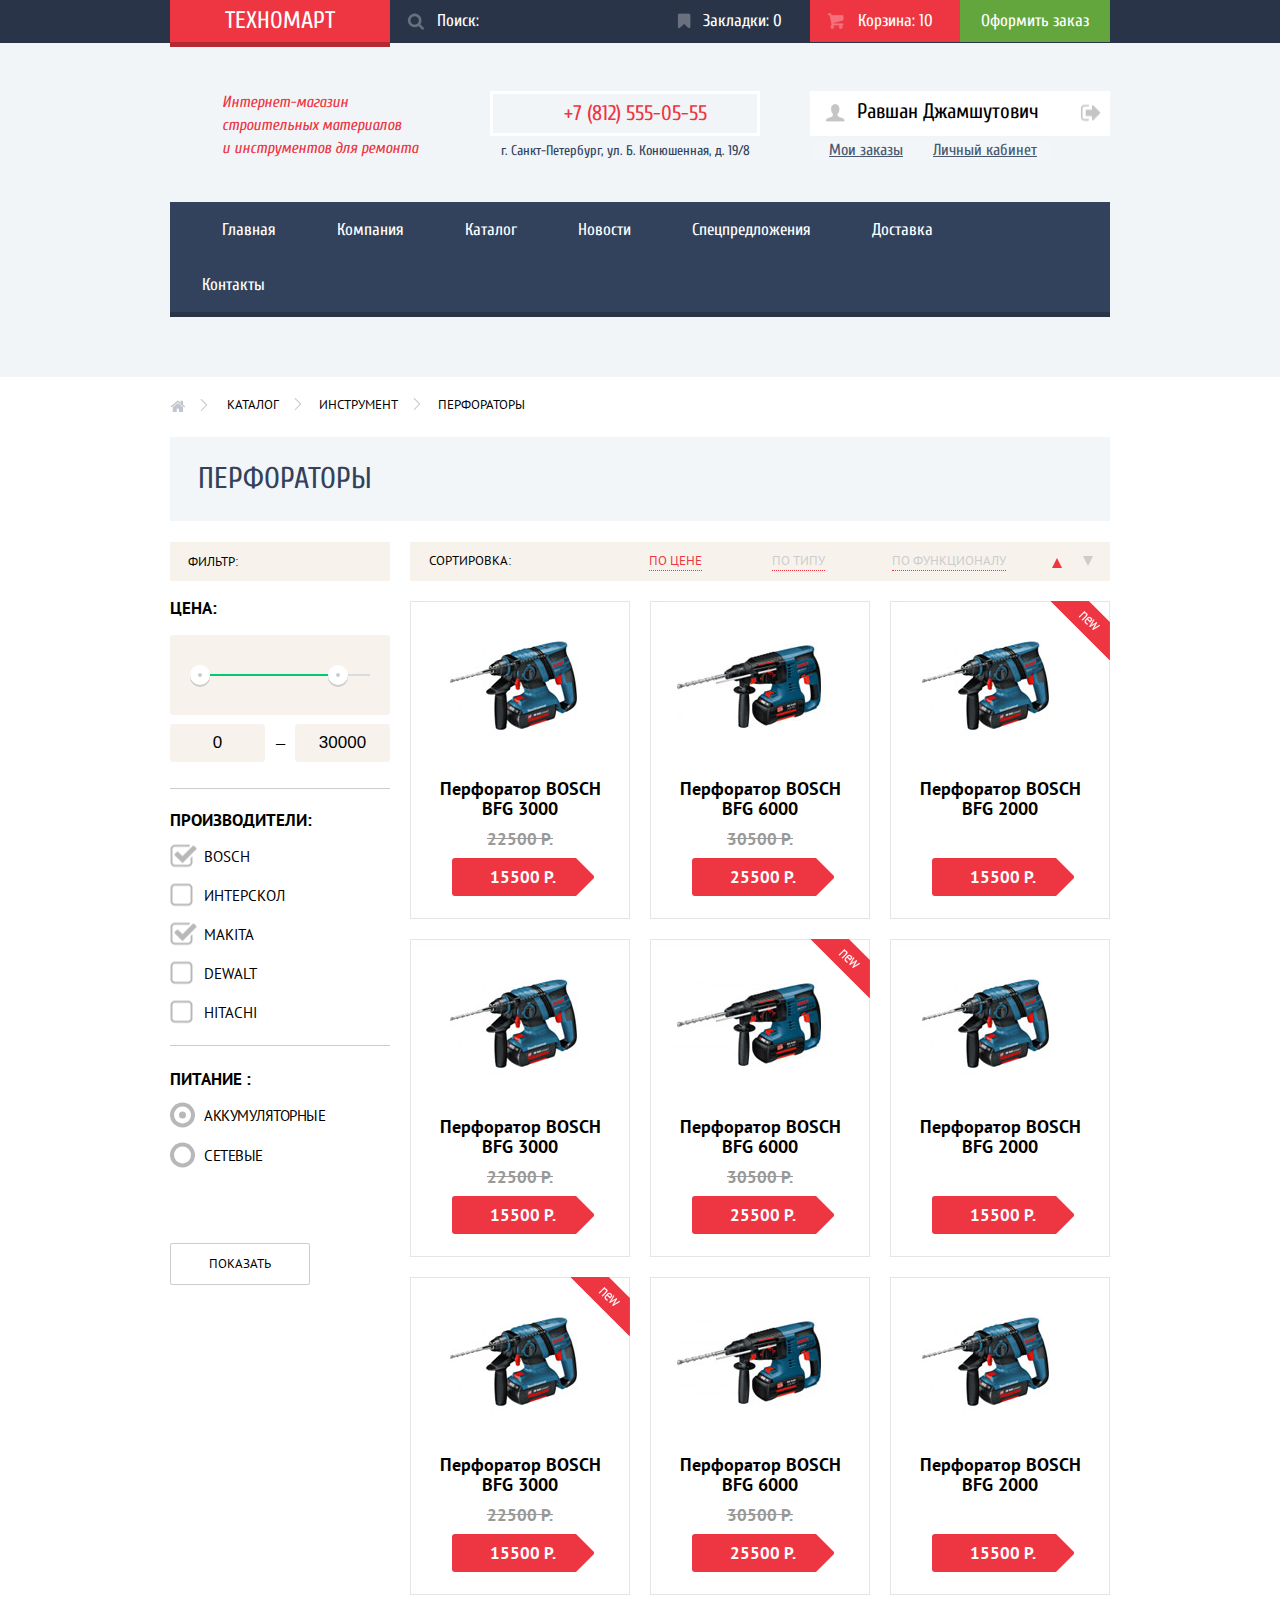
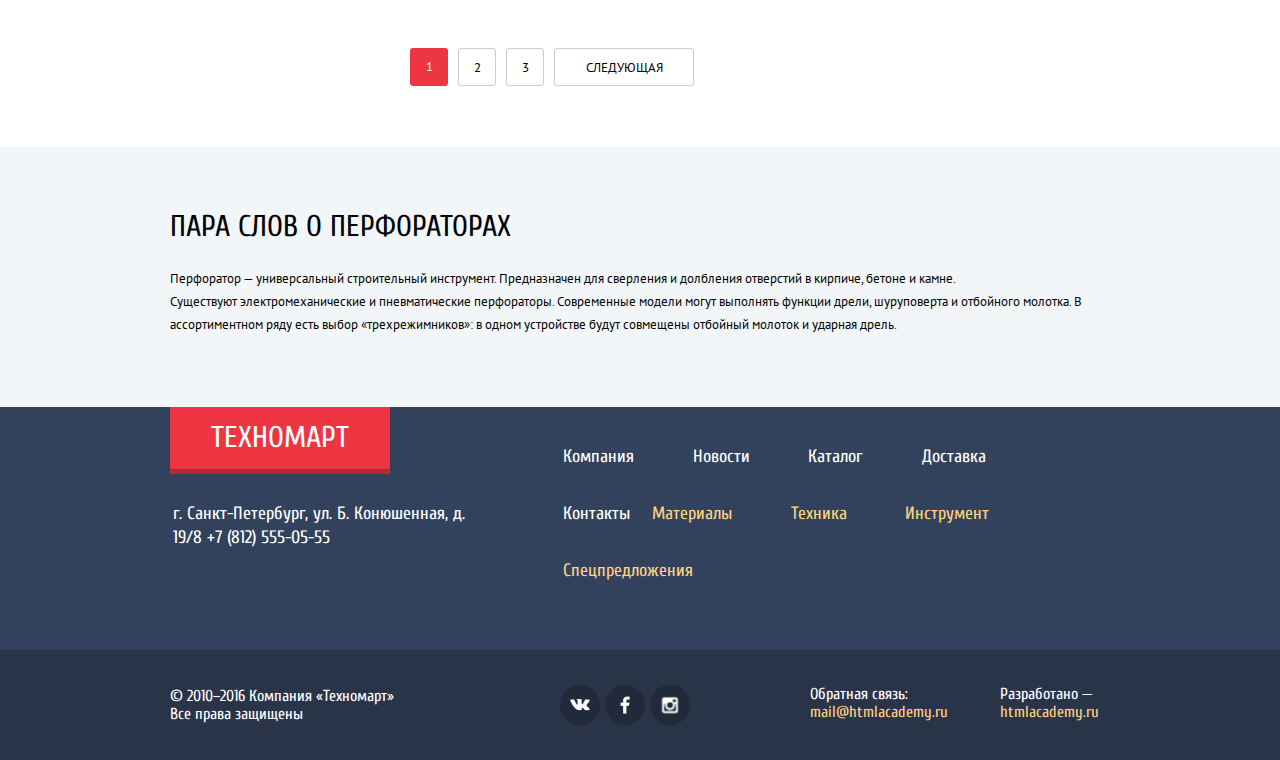
==== commit 7b22cee2: "redone some parts" ====
--- a/catalog.html
+++ b/catalog.html
@@ -4,9 +4,8 @@
 	<meta charset="UTF-8">
 	<link rel="stylesheet" href="css/normalize.css">
 	<link rel="stylesheet" href="css/style.css">
-	<link rel="stylesheet" href="icons/css/icons.css">
 	<link href="https://fonts.googleapis.com/css?family=Cuprum:400,400i,700&amp;subset=cyrillic" rel="stylesheet">
-	<link href="https://fonts.googleapis.com/css?family=PT+Sans" rel="stylesheet"> 
+	<link href="https://fonts.googleapis.com/css?family=PT+Sans:400,400i,700&amp;subset=cyrillic" rel="stylesheet"> 
 	<title>Catalog</title>
 </head>
 <body>
@@ -19,9 +18,9 @@
 						<input type="search" name="search" placeholder="Поиск:">
 					</form>
 				</div>
-				<div class="order fr-item"><a href="#">Оформить заказ</a></div>
-				<div class="cart cart-nonempty fr-item"><a href="#">Корзина: 10</a></div>
-				<div class="bookmarks fr-item"><a href="#">Закладки: 0</a></div>
+				<div class="order top-header-item"><a href="#">Оформить заказ</a></div>
+				<div class="cart cart-nonempty top-header-item"><a href="#">Корзина: 10</a></div>
+				<div class="bookmarks top-header-item"><a href="#">Закладки: 0</a></div>
 			</div>
 		</div>
 		<div class="header-bottom">
@@ -65,7 +64,7 @@
 				<li><a href="index.html" class="home">Home</a></li>
 				<li><a href="catalog.html">Каталог</a></li>
 				<li><a href="#">Инструмент</a></li>
-				<li><a href="#" class="last">Перфораторы</a></li>
+				<li><a class="last">Перфораторы</a></li>
 			</ul>
 			<h1 class="page-title">ПЕРФОРАТОРЫ</h1>
 			<div class="filters">
@@ -114,7 +113,7 @@
 			</div>
 			<div class="catalog">
 				<div class="sort clearfix">
-					<div class="sort-title">Сортировать:</div>
+					<div class="sort-title">Сортировка:</div>
 					<div class="sort-criteria clearfix">
 						<a class="sort-criterion sort-price active">По цене</a>
 						<a href="#" class="sort-criterion sort-type">По типу</a>
--- a/css/style.css
+++ b/css/style.css
@@ -19,6 +19,11 @@
 	width: 960px;
 	padding: 0 10px;
 	margin: 0 auto;
+}
+
+.page-header {
+	background-color: #f1f5f7;
+	padding-bottom: 60px;
 }
 
 .header-top {
@@ -32,9 +37,11 @@
 	display: block;
 	color: #fff;
 	text-decoration: none;
+	min-height: 42px;
 }
 
 .logo {
+	position: relative;
 	float: left;
 }
 
@@ -56,6 +63,10 @@
 	border-radius: 3px;
 }
 
+.logo .btn-red {
+	border-radius: 0;
+}
+
 .btn-red:hover {
 	background-color: #ca2c37;
 }
@@ -64,21 +75,20 @@
 	background-color: #ba2732;
 }
 
-.logo a::after {
+.logo::before {
 	content: "";
 	position: absolute;
-	left: 0;
 	bottom: -5px;
 	height: 5px;
 	width: 100%;
 	background-color: #b52933;
 }
 
-.logo a:hover:after {
+.logo:hover:before {
 	background-color: #9a212a;
 }
 
-.logo a:active:after {
+.logo:active:before {
 	background-color: #8e1e26;
 }
 
@@ -91,40 +101,42 @@
 	position: relative;
 	float: left;
 	width: 270px;
-	font-size: 17px;
-	line-height: 42px;
 }
 
 .search input {
 	background-color: #293449;
-	background-image: url(../img/icon-search.png);
+	background-image: url(../img/icons/icon-search.png);
 	background-repeat: no-repeat;
 	background-position: 17px 12px;
 	color: #fff;
 	border: none;
 	padding-left: 47px;
+	padding-right: 20px;
 	width: 100%;
-	line-height: 40px;
+	line-height: 39.9px;
 }
 
 .search input:hover {
 	background-color: #212a3a;
-	background-image: url(../img/icon-search-hover.png);
+	background-image: url(../img/icons/icon-search-hover.png);
 }
 
 .search input:focus {
 	background-color: #fff;
-	background-image: url(../img/icon-search-focus.png);
+	background-image: url(../img/icons/icon-search-focus.png);
 	color:#000;
-}
-
-.fr-item {
+	outline-color: #fff; 
+}
+
+.top-header-item {
 	float: right;
 	width: 150px;
-}
-
-.fr-item a {
+	word-wrap: break-word;
+}
+
+.top-header-item a {
 	padding-left: 43px;
+	padding-right: 20px;
 	position: relative;
 }
 
@@ -132,39 +144,43 @@
 	padding-left: 48px;
 }
 
-.fr-item a:hover {
+.top-header-item a:hover {
 	background-color: #212a3a;
 }
 
-.fr-item a:active {
+.top-header-item a:active {
 	color: #8b8e94;
 	background-color: #161d29; 
 }
 
-.fr-item a::before {
-	font-family: icons;
+.top-header-item a::before {
 	content: "";
 	position: absolute;
 	left: 17px;
 	top: 50%;
-	transform: translateY(-53%);
+	transform: translateY(-50%);
+	background-image: url(../img/sprite.png);
 	opacity: 0.3;
 }
 
-.fr-item a:hover:before {
+.top-header-item a:hover:before {
 	opacity: 1;
 }
 
-.fr-item a:active:before {
+.top-header-item a:active:before {
 	opacity: 0.5;
 }
 
 .cart a::before {
-	content: "\e802";
+	width: 17px;
+	height: 16px;
+	background-position: -179px -124px;
 }
 
 .bookmarks a::before {
-	content: "\e801";
+	width: 14px;
+	height: 16px;
+	background-position: -196px -124px;
 }
 
 .order a {
@@ -182,13 +198,8 @@
 	color: #a4bf94;
 }
 
-.header-bottom {
-	background-color: #f2f6f8;
-	padding-bottom: 60px;
-}
-
 .header-middle {
-	padding: 50px 0px 39px 52px;
+	padding: 48px 0px 42px 52px;
 }
 
 .header-description {
@@ -208,33 +219,35 @@
 .header-contacts {
 	float: left;
 	width: 270px;
-	margin-top: -5px;
 }
 
 .header-contacts .phone {
 	position: relative;
 	font-size: 21px;
 	color: #ee3643;
-	line-height: 40px;
+	line-height: 1.2;
 	border: 3px solid #fff;
-	padding-left: 70px;
+	padding: 7px;
+	padding-left: 71px;
 }
 
 .header-contacts .phone::before {
+	content: "";
 	position: absolute;
 	top: 50%;
-	transform: translateY(-50%) rotate(90deg);
-	left: 15px;
-	font-family: icons;
-	content: "\e803";
-	color: #b7bfc8;
+	transform: translateY(-50%);
+	left: 13px;
+	width: 19px;
+	height: 19px;
+	background-image: url(../img/sprite/icon-phone.png);
+	background-position: -195px -72px;
 }
 
 .header-contacts .adress {
 	font-size: 14px;
 	color: #32425c;
 	text-align: center;
-	margin-top: 9px;
+	margin-top: 6px;
 }
 
 .user-block {
@@ -244,12 +257,12 @@
 .user-block a {
 	display: block;
 	text-decoration: none;
-	padding: 0 25px;
+	padding: 8.5px 25px;
+	padding-bottom: 10.5px;
 	color: #000;
 	background-color: #fff;
 	font-size: 21px;
-	line-height: 45px;
-	margin-top: -3px;
+	line-height: 1.2;
 }
 
 .user-block .login {
@@ -272,17 +285,20 @@
 	top: 50%;
 	transform: translateY(-50%);
 	left: 15px;
-	font-family: icons;
-	content: "\e804";
-	color: #c5c5c5;
+	content: "";
+	width: 20px;
+	height: 17px;
+	background-image: url(../img/sprite/icon-login.png);
+	background-position: -88px -124px;
 }
 
 .user-block .login:hover:before {
-	color: #32425c;
+	background-image: url(../img/sprite/icon-login-hover.png);
+	background-position: -108px -124px;
 }
 
 .user-block .login:active:before {
-	color: #c5c5c5;
+	background-image: url(../img/sprite/icon-login.png);
 }
 
 .user-block .registration {
@@ -294,14 +310,11 @@
 	margin: 0;
 	padding: 0;
 	background-color: #32425c;
+	border-bottom: 5px solid #293449;
 }
 
 .main-menu li {
 	float: left;
-}
-
-.main-menu li:last-of-type {
-	float: right;
 }
 
 .main-menu a {
@@ -310,10 +323,9 @@
 	padding-left:31px;
 	padding-right:30px;
 	font-size: 17px;
-	line-height: 60px;
+	line-height: 55px;
 	background-color: #32425c;
 	color: #fff;
-	box-shadow: inset 0 -5px 0 #293449;
 }
 
 .main-menu a:hover {
@@ -326,11 +338,11 @@
 }
 
 .main-menu li:first-of-type a {
-	padding-left: 51px;
+	padding-left: 52px;
 }
 
 .main-menu li:last-of-type a {
-	padding-right: 54px;
+	padding-right: 53px;
 	padding-left: 32px;
 }
 
@@ -340,6 +352,7 @@
 }
 
 .content-item {
+	position: relative;
 	display: inline-block;
 	vertical-align: top;
 	width: 300px;
@@ -347,7 +360,7 @@
 	color: #fff;
 	margin-right: 20px;
 	margin-bottom: 20px;
-	padding-top: 22px;
+	padding-top: 20px;
 }
 
 .content-item:nth-of-type(3n) {
@@ -359,7 +372,7 @@
 	font-size: 24px;
 	margin-top: 0px;
 	margin-left: 21px;
-	margin-bottom: 13px;
+	margin-bottom: 12px;
 	font-weight: bold;
 }
 
@@ -385,37 +398,36 @@
 }
 
 .item-materials {
-	position: relative;
 	background-color: #f6b22d;
-	background-image: url("../img/materials.png");
+	background-image: url("../img/icons/materials.png");
 	background-repeat: no-repeat;
 	background-position: 214px 31px;
 }
 
 .item-tools {
 	background-color: #4aafde;
-	background-image: url("../img/tools.png");
+	background-image: url("../img/icons/tools.png");
 	background-repeat: no-repeat;
 	background-position: 194px 33px;
 }
 
 .item-machinery {
 	background-color: #cc79d1;
-	background-image: url("../img/machinery.png");
+	background-image: url("../img/icons/machinery.png");
 	background-repeat: no-repeat;
 	background-position: 189px 31px;
 }
 
 .item-delivery {
 	background-color: #f6b22d;
-	background-image: url("../img/delivery.png");
+	background-image: url("../img/icons/delivery.png");
 	background-repeat: no-repeat;
 	background-position: 189px 31px;
 }
 
 .item-discounts {
 	background-color: #85d179;
-	background-image: url("../img/discounts.png");
+	background-image: url("../img/icons/discounts.png");
 	background-repeat: no-repeat;
 	background-position: 199px 27px;
 }
@@ -425,9 +437,11 @@
 	position: absolute;
 	width: 60px;
 	height: 59px;
-	background-image: url("../img/new.png");
+	background-image: url("../img/sprite.png");
+	background-position: -75px -63px;
 	top: 0;
 	right: 0;
+	z-index: 20;
 }
 
 .slider {
@@ -491,9 +505,10 @@
 	position: absolute;
 	font-size: 20px;
 	color: #fff;
-	bottom: 35px;
+	bottom: 33px;
 	left: 50%;
 	transform: translateX(-50%);
+	margin-left: 2px;
 }
 
 .slider-controls label {
@@ -534,12 +549,14 @@
 
 .arrow-left {
 	left: 25px;
-	background-image: url(../img/icon-left.png);
+	background-image: url(../img/sprite.png);
+	background-position: -66px -124px;
 }
 
 .arrow-right {
-	right: 25px;
-	background-image: url(../img/icon-right.png);
+	right: 21px;
+	background-image: url(../img/sprite.png);
+	background-position: -44px -124px;
 }
 
 .popular-goods {
@@ -552,11 +569,11 @@
 
 .popular-title {
 	float: left;
-	line-height: 90px;
+	line-height: 30px;
 	font-size: 30px;
 	font-weight: normal;
 	color: #32425c;
-	margin: 0 30px;
+	margin: 30px;
 	text-transform: uppercase;
 }
 
@@ -571,6 +588,7 @@
 
 .goods-container {
 	font-size: 0;
+	margin-left: -20px;
 }
 
 .goods-item {
@@ -580,64 +598,41 @@
 	width: 220px;
 	height: 318px;
 	margin: 20px;
-	margin-left: 0;
-	border: 1px solid #ccc;
-}
-
-.goods-item:nth-of-type(4n) {
 	margin-right: 0;
+	font-family: "PT Sans", "Arial", sans-serif;
+	font-weight: bold;
 }
 
 .goods-item img {
 	position: absolute;
-}
-
-.bfg-9000 img {
-	top: 5px;
-	left: 20px;
-}
-
-.bfg-3000 img {
-	top: 30px;
-	left: 40px;
-}
-
-.bfg-6000 img {
-	top: 20px;
-	left: 27px;
-}
-
-.bfg-2000 img {
-	top: 30px;
-	left: 33px;
+	width: 220px;
+	height: 318px;
+	border-bottom: none;
+	z-index: -1;
 }
 
 .item-caption {
 	margin-top: 178px;
 	font-size: 18px;
 	line-height: 20px;
-	width: 160px;
+	width: 170px;
+	min-height: 40px;
 	margin-left: auto;
 	margin-right: auto;
 	text-align: center;
 	font-weight: bold;
-	letter-spacing: 1px;
-	margin-bottom: 10px;
-	padding: 0;
-}
-
-.goods-item:last-of-type .item-caption{
-	margin-bottom: 38px;
+	margin-bottom: 11px;
 }
 
 .price-old {
+	min-height: 18px;
 	font-size: 17px;
+	line-height: 18px;
 	text-decoration: line-through;
 	text-align: center;
-	letter-spacing: 1px;
 	color: #999999;
 	font-weight: bold;
-	margin-bottom: 8px;
+	margin-bottom: 10px;
 }
 
 .price-new {
@@ -646,7 +641,6 @@
 	width: 142px;
 	line-height: 38px;
 	margin-left: 42px;
-	letter-spacing: 1px;
 }
 
 .price-new::after {
@@ -697,7 +691,7 @@
 	position: absolute;
 	top: -2px;
 	left: 12px;
-	font-family: icons;
+	font-family: sprite;
 	content: "\e802";
 	font-size: 17px;
 	color: #ccc;
@@ -781,24 +775,35 @@
 .services {
 	background-color: #f2f6f8;
 	padding-top: 37px;
-	padding-bottom: 100px;
+	padding-bottom: 102px;
 }
 
 .section-title {
 	font-size: 30px;
 	font-weight: normal;
+	margin-bottom: 23px;
 }
 
 .section-description {
-	width: 404px;
-	font-size: 14px;
-	line-height: 22px;
-	letter-spacing: 0.3px;
-	margin-bottom: 70px;
+	width: 410px;
+	font-size: 13px;
+	line-height: 24px;
+	margin-bottom: 68px;
+	font-family: "PT Sans", "Arial", sans-serif;
 }
 
 .service-tabs {
 	position: relative;
+}
+
+.service-tabs::before {
+	content: "";
+	position: absolute;
+	width: 10px;
+	height: 272px;
+	left: 231px;
+	top: -33px;
+	background-image: url(../img/shadow.png);
 }
 
 .service-tabs > input {
@@ -808,8 +813,9 @@
 .service-tabs label {
 	display: block;
 	width: 240px;
-	padding: 0 20px;
-	line-height: 60px;
+	height: 61px;
+	padding: 15px 21px;
+	line-height: 30px;
 	font-size: 21px;
 	font-weight: bold;
 	color: #fff;
@@ -877,13 +883,13 @@
 }
 
 .information {
-	padding-top: 55px;
+	padding-top: 52px;
 	padding-bottom: 85px;
 }
 
 .information .section-description {
 	width: 526px;
-	margin-bottom: 27px;
+	margin-bottom: 20px;
 }
 
 .company-description {
@@ -902,15 +908,11 @@
 	list-style: none;
 }
 
-.company-description .section-description:nth-of-type(2) {
-	margin-bottom: 19px;
-	line-height: 24px;
-}
-
 .transport-company {
 	position: relative;
-	margin-bottom: 18px;
+	margin-bottom: 20px;
 	font-size: 18px;
+	line-height: 20px;
 	padding-left: 36px;
 }
 
@@ -932,13 +934,13 @@
 
 .map img {
 	display: block;
-	margin-bottom: 40px;
+	margin-bottom: 38px;
 }
 
 .btn-company-details {
 	width: 220px;
 	line-height: 40px;
-	margin-top: 34px;
+	margin-top: 36px;
 	font-size: 14px;
 }
 
@@ -959,6 +961,7 @@
 
 .footer-top .logo {
 	float: none;
+	width: 220px;
 }
 
 .footer-top .btn-red {
@@ -979,7 +982,7 @@
 .footer-menu {
 	float: right;
 	width: 547px;
-	padding-top: 24px;
+	padding-top: 22px;
 }
 
 .footer-menu ul {
@@ -993,12 +996,12 @@
 	display: inline-block;
 	vertical-align: top;
 	font-size: 18px;
-	margin-right: 58.5px;
-	margin-bottom: 1px;
+	margin-right: 58.7px;
+	margin-bottom: 2px;
 }
 
 .footer-menu li:nth-of-type(6) {
-	margin-left: 20px;
+	margin-left: 22px;
 }
 
 .footer-menu li:nth-of-type(5),
@@ -1034,6 +1037,7 @@
 	font-size: 16px;
 	line-height: 18px;
 	margin-right: 155px;
+	margin-top: 2px;
 }
 
 .social-btns {
@@ -1053,36 +1057,40 @@
 	margin-right: 5px;
 }
 
+.social-btn::before {
+	content: "";
+	position: absolute;
+	top: 50%;
+	left: 50%;
+	transform: translate(-50%,-50%);
+	background-image: url(../img/sprite.png);
+}
+
+.insta-btn {
+	margin-right: 0;
+}
+
 .social-btn:hover,
 .social-btn:active {
 	background-color: #ee3643;
 }
 
-.insta-btn {
-	margin-right: 0;
-}
-
-.social-btn::before {
-	font-family: icons;
-	content: "";
-	position: absolute;
-	top: 50%;
-	left: 50%;
-	transform: translate(-50%,-50%);
-	color: #fff;
-	font-size: 16px;
+.insta-btn::before {
+	background-position: -128px -124px;
+	width: 17px;
+	height: 17px;
 }
 
 .vk-btn::before {
-	content: "\f189";
+	background-position: -88px -141px;
+	width: 20px;
+	height: 12px;
 }
 
 .fb-btn::before {
-	content: "\f09a";
-}
-
-.insta-btn::before {
-	content: "\f31e";
+	background-position: -44px -164px;
+	width: 10px;
+	height: 18px;
 }
 
 .feedback {
@@ -1133,27 +1141,38 @@
 .cart-nonempty a:active {
 	background-color: #ba2732;
 }
+.user {
+	width: 300px;
+	min-height: 45px;
+	background-color: #fff;
+}
 
 .user .user-name {
 	position: relative;
 	float: left;
-	padding-left: 45px;
+	padding-left: 47px;
 	padding-right: 35px;
 }
 
 .user-name::before {
-	content: "\e805";
-	font-family: icons;
-	color: #c5c5c5;
-	position: absolute;
+	content: "";
+	position: absolute;
+	top: 50%;
+	transform: translateY(-50%);
 	left: 15px;
+	width: 20px;
+	height: 18px;
+	background-image: url(../img/sprite.png);
+ 	background-position: -135px -63px;
+ 	width: 20px;
+ 	height: 18px;
 }
 
 .user .logout {
 	position: relative;
 	float: right;
 	font-size: 0px;
-	padding: 0;
+	padding: 22.5px 0;
 	padding-right: 30px;
 }
 
@@ -1162,18 +1181,20 @@
 	position: absolute;
 	width: 21px;
 	height: 17px;
-	background-image: url(../img/icon-logout.png);
 	top:50%;
 	transform: translateY(-50%);
+	background-image: url(../img/sprite.png);
+	background-position: -135px -81px;
 }
 
 .logout:hover:before {
-	background-image: url(../img/icon-logout-hover.png);
+	background-position: -135px -98px;
 }
 
 .logout:active:before {
-	background-image: url(../img/icon-logout.png);
-}
+	background-position: -135px -81px;
+}
+
 
 .user .user-name:hover {
 	color: #000;
@@ -1184,15 +1205,16 @@
 }
 
 .user-name:hover:before {
-	color: #32425c;
+	background-position: -177px -102px;
 }
 
 .user-name:active:before {
-	color: #c5c5c5;
+	background-position: -135px -63px;
 }
 
 .user-options {
-	margin-top: 10px;
+	margin-top: 5px;
+	padding-left: 4px;
 }
 
 .user-options a {
@@ -1201,7 +1223,7 @@
 	float: left;
 	padding: 0 15px;
 	font-size: 16px;
-	line-height: 16px;
+	line-height: 18px;
 	text-decoration: underline;
 }
 
@@ -1230,8 +1252,9 @@
 	text-decoration: none;
 	text-transform: uppercase;
 	font-size: 13px;
-	line-height: 56px;
-	padding: 0 19px;
+	line-height: 13px;
+	padding: 21px 17px;
+	padding-right: 23px;
 	color: #000;
 }
 
@@ -1240,10 +1263,11 @@
 	position: absolute;
 	width: 8px;
 	height: 12px;
-	background-image: url(../img/icon-right-small.png);
 	right: 0;
 	top: 50%;
 	transform: translateY(-50%);
+	background-image: url(../img/sprite.png);
+	background-position: -123px -141px;
 }
 
 .breadcrumbs .last::after {
@@ -1251,12 +1275,24 @@
 }
 
 .breadcrumbs .home::after {
-	top: 24px;
+	top: 23px;
+	right: 2px;
 }
 
 .breadcrumbs .home {
 	font-size: 0px;
-	background: url(../img/icon-home.png) no-repeat 0 18px;
+
+}
+
+.breadcrumbs .home::before {
+	content: "";
+	position: absolute;
+	left: 0;
+	top: 18px;
+	width: 15px;
+	height: 12px;
+	background-image: url(../img/sprite.png);
+	background-position: -108px -141px;
 }
 
 .page-title {
@@ -1280,11 +1316,11 @@
 .filter-title {
 	text-transform: uppercase;
 	font-size: 13px;
-	line-height: 38px;
+	line-height: 39px;
 	width: 220px;
 	background-color: #f7f3ec;
 	padding-left: 18px;
-	margin-bottom: 18px;
+	margin-bottom: 16px;
 }
 
 .price-range {
@@ -1296,10 +1332,8 @@
 	text-transform: uppercase;
 	font-weight: bold;
 	font-size: 17px;
-	margin-left: -2px;
 	margin-bottom: 16px;
 	border-radius: 3px;
-	letter-spacing: -0.3px;
 }
 
 .range-controls {
@@ -1497,6 +1531,7 @@
 	border-radius: 2px;
 	outline: none;
 	font-family: "PT Sans","Arial", sans-serif;
+	cursor: pointer;
 }
 
 .catalog {
@@ -1507,9 +1542,12 @@
 .sort {
 	text-transform: uppercase;
 	font-size: 13px;
-	line-height: 38px;
+	line-height: 18px;
 	background-color: #f7f3ec;
-	padding: 0 17px;
+	padding-top: 10px;
+	padding-bottom: 9px;
+	padding-left: 19px;
+	padding-right: 17px;
 }
 
 .sort-title {
@@ -1518,25 +1556,20 @@
 
 .sort-criteria {
 	float: right;
-	width: 463px;
+	width: 444px;
 }
 
 .sort-criteria a {
 	text-decoration: none;
 	display: block;
 	color: #ccc;
-	text-decoration-line: underline;
-	text-decoration-color: #ee3643;
-	text-decoration-style: dotted;
 }
 
 .sort-criteria a:hover {
 	color: #000;
-	text-decoration-style: solid;
 }
 
 .sort-criteria .active {
-	text-decoration: none;
 	color: #ee3643;
 }
 
@@ -1546,6 +1579,11 @@
 
 .sort-criterion {
 	float: left;
+	border-bottom: 1px dotted #ee3643;
+}
+
+.sort-criterion:hover {
+	border-bottom-style: solid;
 }
 
 .sort-price {
@@ -1553,7 +1591,7 @@
 }
 
 .sort-type {
-	margin-right: 60px;
+	margin-right: 67px;
 }
 
 .sort-function {
@@ -1563,8 +1601,8 @@
 .arrows {
 	position: relative;
 	float: right;
-	width: 45px;
-	height: 38px;
+	width: 41px;
+	height: 20px;
 	font-size: 0px;
 }
 
@@ -1579,35 +1617,21 @@
 .arrow-up {
 	border-top-width: 0;
 	left: 0;
-	top: -23px;
+	top: -12px;
 }
 
 .arrow-down {
 	border-bottom-width: 0;
 	right: 0;
-	bottom: -24px;
+	bottom: -12px;
 }
 
 .goods-container-inner .goods-item {
 	margin-bottom: 0;
-	padding-top: 4px;
-	font-family: "Cuprum", "Arial", sans-serif;
-}
-
-.goods-container-inner .goods-item:nth-of-type(3n) {
-	margin-right: 0px;
-}
-
-.goods-container-inner .goods-item:nth-of-type(3n) .item-caption {
-	margin-bottom: 38px;
-}
-
-.goods-container-inner .goods-item:nth-of-type(4n) {
-	margin-right: 20px;
 }
 
 .pagination {
-	margin: 53px 0 61px;
+	margin: 53px 20px 61px;
 	font-size: 0;
 	width: 390px;
 }
@@ -1615,7 +1639,7 @@
 .pagination a {
 	display: inline-block;
 	vertical-align: top;
-	margin-right: 11px;
+	margin-right: 10px;
 	font-size: 13px;
 	line-height: 38px;
 	text-align: center;
@@ -1637,12 +1661,12 @@
 	border: none;
 }
 
-.btn-number {
-	width: 36px;
+.pagination .btn-number {
+	width: 38px;
 	height: 38px;
 }
 
-.btn-next {
+.pagination .btn-next {
 	width: 140px;
 	height: 38px;
 }
@@ -1658,7 +1682,6 @@
 
 .services-inner .section-description {
 	width: 100%;
-	letter-spacing: -0.45px;
 	line-height: 23px;
 }
 
@@ -1678,7 +1701,6 @@
 	display: none;
 	height: 283px;
 	font-family: "Cuprum", "Arial", sans-serif;
-
 }
 
 .btn-close {
@@ -1687,10 +1709,11 @@
 	right: 10px;
 	width: 21px;
 	height: 21px;
-	background-image: url(../img/icon-close.svg);
 	background-color: #fff;
 	border: none;
 	outline: none;
+	background-image: url(../img/sprite.png);
+	background-position: -156px -102px;
 }
 
 .top-message {
@@ -1716,7 +1739,7 @@
 	left: 0;
 	top: 50%;
 	transform: translateY(-50%);
-	background-image: url(../img/icon-ok.svg);
+	background-image: url(../img/icons/icon-ok.png);
 	background-repeat: no-repeat;
 	background-position: 15px 20px;
 }
@@ -1724,7 +1747,6 @@
 .links-container {
 	width: 460px;
 	margin: 35px auto;
-
 }
 
 .links-container .cart-link {
